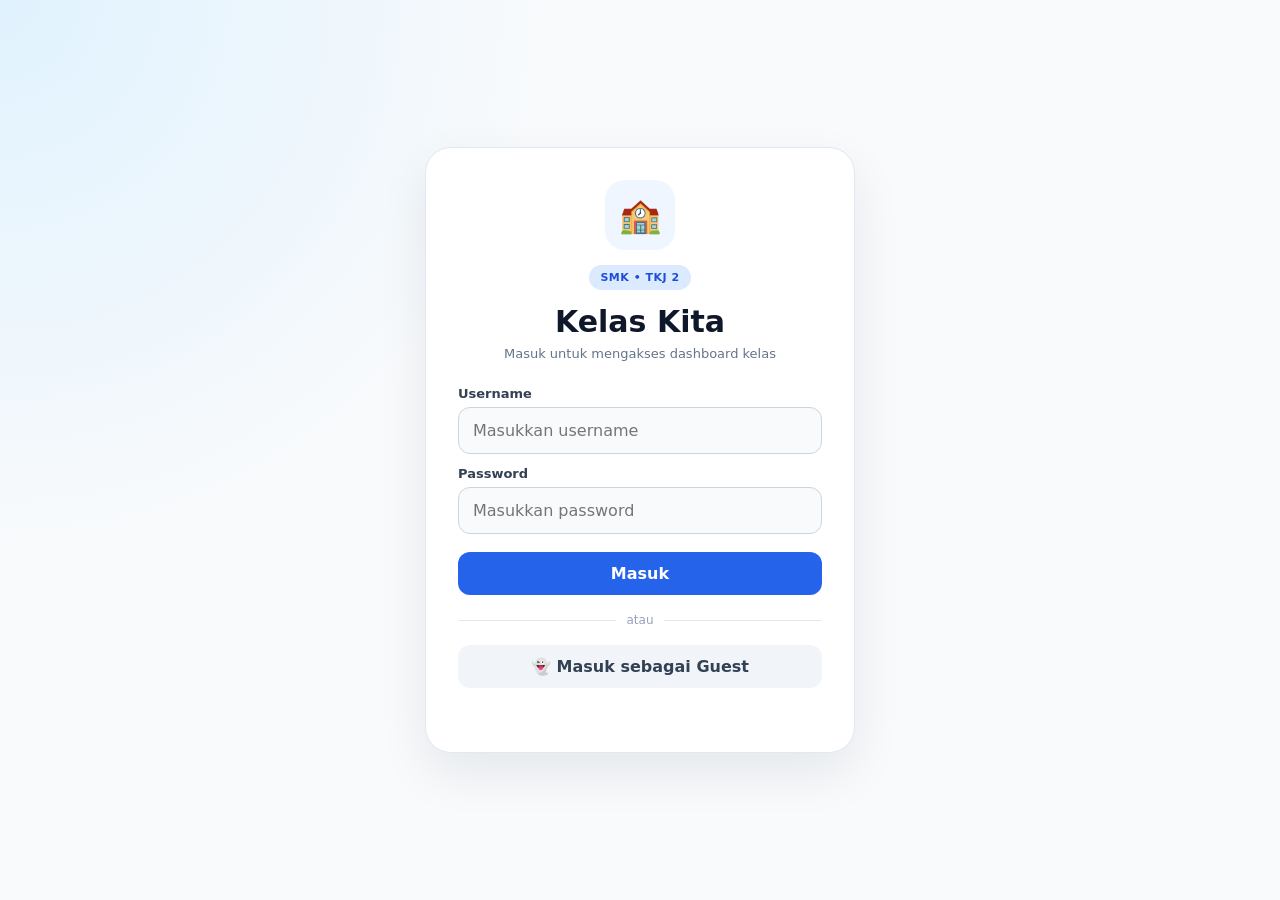
==== login.html @ c2bb62c7 "Create login.html" ====
<!DOCTYPE html>
<html lang="id">
<head>
    <meta charset="UTF-8">

    <meta
        name="viewport"
        content="width=device-width, initial-scale=1.0"
    >

    <title>Login • Kelas Kita</title>

    <link rel="stylesheet" href="style.css">
</head>

<body class="login-page">

    <main class="login-container">

        <div class="login-card">

            <div class="login-logo">
                🏫
            </div>

            <div class="badge">
                SMK • TKJ 2
            </div>

            <h1>Kelas Kita</h1>

            <p class="login-subtitle">
                Masuk untuk mengakses dashboard kelas
            </p>

            <label for="username">
                Username
            </label>

            <input
                type="text"
                id="username"
                placeholder="Masukkan username"
                autocomplete="username"
            >

            <label for="password">
                Password
            </label>

            <input
                type="password"
                id="password"
                placeholder="Masukkan password"
                autocomplete="current-password"
            >

            <button
                type="button"
                id="loginButton"
                onclick="login()"
            >
                Masuk
            </button>

            <div class="login-divider">
                <span>atau</span>
            </div>

            <button
                type="button"
                class="guest-button"
                onclick="guestLogin()"
            >
                👻 Masuk sebagai Guest
            </button>

            <p
                id="loginMessage"
                class="login-message"
            ></p>

        </div>

    </main>

    <script src="login.js"></script>

</body>
  </html>
---- style.css ----
* {
    box-sizing: border-box;
    margin: 0;
    padding: 0;
}


:root {
    font-family:
        Inter,
        system-ui,
        -apple-system,
        BlinkMacSystemFont,
        "Segoe UI",
        sans-serif;

    color: #0f172a;

    background: #f8fafc;
}


body {
    min-height: 100vh;

    background:
        radial-gradient(
            circle at top left,
            #e0f2fe,
            transparent 35%
        ),
        #f8fafc;
}


button,
input,
textarea {
    font: inherit;
}


button,
a {
    -webkit-tap-highlight-color: transparent;
}


/* =========================
   CONTAINER
========================= */

.container {
    width: min(
        100% - 28px,
        1050px
    );

    margin: 0 auto;

    padding: 25px 0 35px;
}


/* =========================
   BADGE
========================= */

.badge {
    display: inline-flex;

    align-items: center;

    padding: 6px 11px;

    border-radius: 999px;

    background: rgba(
        255,
        255,
        255,
        0.18
    );

    border: 1px solid rgba(
        255,
        255,
        255,
        0.25
    );

    color: inherit;

    font-size: 11px;

    font-weight: 700;

    letter-spacing: .5px;

    text-transform: uppercase;
}


/* =========================
   DASHBOARD
========================= */

.dashboard {
    position: relative;

    overflow: hidden;

    padding: 35px;

    border-radius: 28px;

    color: white;

    background:
        linear-gradient(
            135deg,
            #0f172a,
            #1e3a8a
        );

    box-shadow:
        0 20px 50px
        rgba(15, 23, 42, .15);
}


.dashboard::after {
    content: "";

    position: absolute;

    width: 220px;
    height: 220px;

    right: -70px;
    top: -90px;

    border-radius: 50%;

    background:
        rgba(
            255,
            255,
            255,
            .08
        );
}


.dashboard-content {
    position: relative;

    z-index: 2;

    display: flex;

    align-items: center;

    justify-content: space-between;

    gap: 25px;
}


.dashboard h1 {
    margin-top: 14px;

    font-size: clamp(
        30px,
        6vw,
        48px
    );

    line-height: 1.05;
}


.dashboard p {
    margin-top: 10px;

    color: #cbd5e1;

    line-height: 1.6;
}


.dashboard-logo {
    width: 95px;
    height: 95px;

    flex-shrink: 0;

    display: flex;

    align-items: center;

    justify-content: center;

    border-radius: 25px;

    background:
        rgba(
            255,
            255,
            255,
            .12
        );

    font-size: 48px;
}


.welcome-user {
    margin-top: 15px !important;

    color: white !important;

    font-size: 13px;
}


/* =========================
   SECTIONS
========================= */

.menu-section,
.comments {
    margin-top: 28px;

    padding: 28px;

    background: white;

    border: 1px solid #e2e8f0;

    border-radius: 24px;

    box-shadow:
        0 8px 30px
        rgba(
            15,
            23,
            42,
            .05
        );
}


.section-heading {
    margin-bottom: 20px;
}


.section-heading h2 {
    font-size: 22px;
}


.section-heading p {
    margin-top: 5px;

    color: #64748b;

    font-size: 14px;
}


/* =========================
   MENU GRID
========================= */

.menu-grid {
    display: grid;

    grid-template-columns:
        repeat(
            2,
            minmax(0, 1fr)
        );

    gap: 14px;
}


.menu-card {
    position: relative;

    display: flex;

    align-items: center;

    gap: 14px;

    min-width: 0;

    padding: 18px;

    color: inherit;

    text-decoration: none;

    border: 1px solid #e2e8f0;

    border-radius: 18px;

    background: #fff;

    transition:
        transform .2s ease,
        box-shadow .2s ease,
        border-color .2s ease;
}


.menu-card:hover {
    transform: translateY(-3px);

    border-color: #cbd5e1;

    box-shadow:
        0 12px 25px
        rgba(
            15,
            23,
            42,
            .08
        );
}


.menu-icon {
    width: 52px;
    height: 52px;

    flex-shrink: 0;

    display: flex;

    align-items: center;

    justify-content: center;

    border-radius: 15px;

    font-size: 25px;
}


.menu-icon.blue {
    background: #dbeafe;
}


.menu-icon.green {
    background: #dcfce7;
}


.menu-icon.orange {
    background: #ffedd5;
}


.menu-icon.purple {
    background: #f3e8ff;
}


.menu-info {
    min-width: 0;
}


.menu-info h3 {
    font-size: 15px;
}


.menu-info p {
    margin-top: 4px;

    color: #64748b;

    font-size: 12px;

    line-height: 1.4;
}


.menu-arrow {
    margin-left: auto;

    color: #94a3b8;

    font-size: 20px;
}


/* =========================
   COMMENTS
========================= */

.comments textarea {
    width: 100%;

    min-height: 125px;

    resize: vertical;

    padding: 15px;

    border: 1px solid #cbd5e1;

    border-radius: 15px;

    outline: none;

    color: #0f172a;

    background: #f8fafc;
}


.comments textarea:focus {
    border-color: #2563eb;

    background: white;

    box-shadow:
        0 0 0 3px
        rgba(
            37,
            99,
            235,
            .1
        );
}


.comment-form-bottom {
    display: flex;

    align-items: center;

    justify-content: space-between;

    gap: 15px;

    margin-top: 10px;
}


#charCount {
    color: #94a3b8;

    font-size: 12px;
}


#sendCommentButton,
.login-card button {
    border: 0;

    border-radius: 12px;

    padding: 12px 18px;

    cursor: pointer;

    color: white;

    background: #2563eb;

    font-weight: 700;

    transition:
        transform .15s ease,
        opacity .15s ease;
}


#sendCommentButton:hover,
.login-card button:hover {
    transform: translateY(-1px);
}


button:disabled {
    cursor: not-allowed;

    opacity: .55;

    transform: none !important;
}


.comment-divider {
    height: 1px;

    margin: 25px 0;

    background: #e2e8f0;
}


.latest-header {
    display: flex;

    align-items: center;

    justify-content: space-between;

    margin-bottom: 15px;
}


.latest-header h3 {
    font-size: 16px;
}


.refresh-button {
    width: 35px;
    height: 35px;

    border: 1px solid #e2e8f0;

    border-radius: 10px;

    background: white;

    cursor: pointer;

    font-size: 18px;
}


.comment {
    padding: 16px;

    margin-bottom: 12px;

    border: 1px solid #e2e8f0;

    border-radius: 16px;

    background: #f8fafc;
}


.comment-name {
    margin-bottom: 6px;

    font-size: 14px;

    font-weight: 800;
}


.comment-message {
    color: #334155;

    white-space: pre-wrap;

    overflow-wrap: anywhere;

    line-height: 1.55;
}


.comment-time {
    margin-top: 9px;

    color: #94a3b8;

    font-size: 11px;
}


.delete-comment {
    margin-top: 11px;

    padding: 7px 11px;

    border: 0;

    border-radius: 9px;

    color: #b91c1c;

    background: #fee2e2;

    cursor: pointer;

    font-size: 12px;

    font-weight: 700;
}


.delete-comment:hover {
    background: #fecaca;
}


.empty {
    padding: 30px;

    color: #94a3b8;

    text-align: center;

    font-size: 13px;
}


.guest-notice {
    display: none;

    margin-bottom: 12px;

    padding: 12px 14px;

    border-radius: 12px;

    color: #92400e;

    background: #fef3c7;

    font-size: 13px;
}


/* =========================
   FOOTER
========================= */

footer {
    display: flex;

    align-items: center;

    justify-content: space-between;

    gap: 15px;

    margin-top: 25px;

    padding: 10px 4px;

    color: #94a3b8;

    font-size: 12px;
}


.logout-button {
    padding: 8px 12px;

    border: 1px solid #e2e8f0;

    border-radius: 9px;

    color: #475569;

    background: white;

    cursor: pointer;

    font-size: 12px;
}


/* =========================
   LOGIN PAGE
========================= */

.login-page {
    display: flex;

    align-items: center;

    justify-content: center;

    min-height: 100vh;

    padding: 20px;
}


.login-container {
    width: 100%;

    max-width: 430px;
}


.login-card {
    padding: 32px;

    text-align: center;

    border: 1px solid #e2e8f0;

    border-radius: 26px;

    background: white;

    box-shadow:
        0 20px 50px
        rgba(
            15,
            23,
            42,
            .08
        );
}


.login-logo {
    width: 70px;
    height: 70px;

    margin: 0 auto 15px;

    display: flex;

    align-items: center;

    justify-content: center;

    border-radius: 20px;

    background: #eff6ff;

    font-size: 34px;
}


.login-card .badge {
    color: #1d4ed8;

    background: #dbeafe;

    border: 0;
}


.login-card h1 {
    margin-top: 14px;

    font-size: 30px;
}


.login-subtitle {
    margin: 7px 0 25px;

    color: #64748b;

    font-size: 13px;
}


.login-card label {
    display: block;

    margin: 12px 0 6px;

    text-align: left;

    color: #334155;

    font-size: 13px;

    font-weight: 700;
}


.login-card input {
    width: 100%;

    padding: 13px 14px;

    border: 1px solid #cbd5e1;

    border-radius: 12px;

    outline: none;

    background: #f8fafc;
}


.login-card input:focus {
    border-color: #2563eb;

    background: white;

    box-shadow:
        0 0 0 3px
        rgba(
            37,
            99,
            235,
            .1
        );
}


.login-card #loginButton {
    width: 100%;

    margin-top: 18px;
}


.login-divider {
    display: flex;

    align-items: center;

    gap: 10px;

    margin: 18px 0;

    color: #94a3b8;

    font-size: 12px;
}


.login-divider::before,
.login-divider::after {
    content: "";

    height: 1px;

    flex: 1;

    background: #e2e8f0;
}


.guest-button {
    width: 100%;

    color: #334155 !important;

    background: #f1f5f9 !important;
}


.guest-button:hover {
    background: #e2e8f0 !important;
}


.login-message {
    min-height: 20px;

    margin-top: 12px;

    font-size: 13px;
}


.login-message.error {
    color: #dc2626;
}


/* =========================
   MOBILE
========================= */

@media (max-width: 700px) {

    .container {
        width: min(
            100% - 18px,
            1050px
        );

        padding-top: 9px;
    }


    .dashboard {
        padding: 25px;

        border-radius: 22px;
    }


    .dashboard-logo {
        width: 65px;
        height: 65px;

        border-radius: 18px;

        font-size: 32px;
    }


    .menu-section,
    .comments {
        padding: 20px;

        border-radius: 20px;
    }


    .menu-grid {
        grid-template-columns: 1fr;
    }


    .comment-form-bottom {
        align-items: stretch;

        flex-direction: column;
    }


    #sendCommentButton {
        width: 100%;
    }


    footer {
        flex-direction: column;

        align-items: stretch;

        text-align: center;
    }


    .logout-button {
        width: 100%;
    }

}


@media (max-width: 450px) {

    .dashboard-content {
        align-items: flex-start;
    }


    .dashboard-logo {
        display: none;
    }


    .login-card {
        padding: 25px 20px;
    }

}
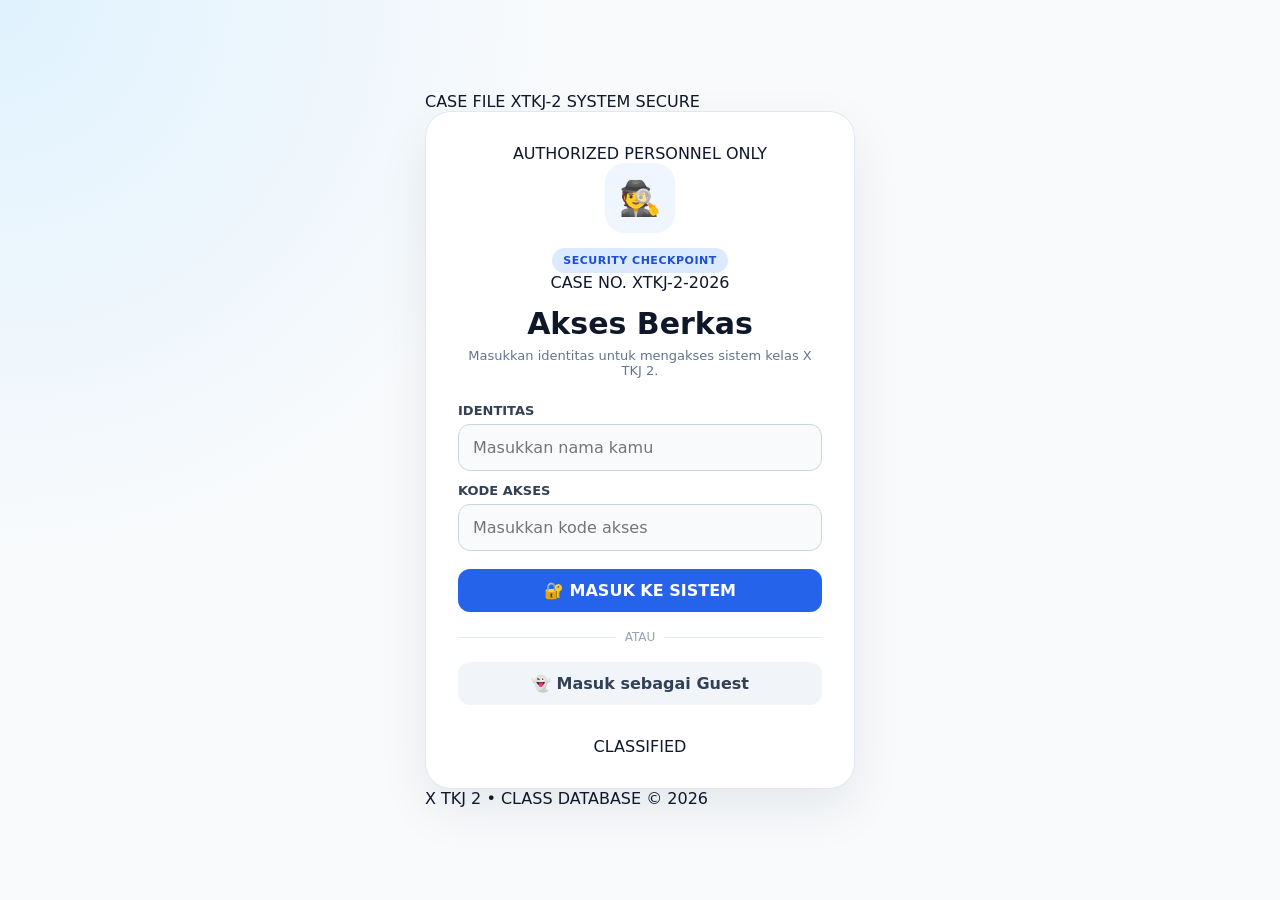
==== commit 03fdd8df: "Update login.html" ====
--- a/login.html
+++ b/login.html
@@ -1,6 +1,8 @@
 <!DOCTYPE html>
 <html lang="id">
+
 <head>
+
     <meta charset="UTF-8">
 
     <meta
@@ -8,83 +10,321 @@
         content="width=device-width, initial-scale=1.0"
     >
 
-    <title>Login • Kelas Kita</title>
-
-    <link rel="stylesheet" href="style.css">
+    <title>SECURITY CHECKPOINT • X TKJ 2</title>
+
+    <link
+        rel="stylesheet"
+        href="style.css"
+    >
+
 </head>
 
-<body class="login-page">
-
-    <main class="login-container">
+
+<body class="login-body">
+
+
+<div class="login-page">
+
+
+    <div class="login-container">
+
+
+        <!-- =========================
+             SECURITY HEADER
+        ========================== -->
+
+        <div class="login-case-top">
+
+            <span>
+                CASE FILE XTKJ-2
+            </span>
+
+            <span>
+                SYSTEM SECURE
+            </span>
+
+        </div>
+
+
+        <!-- =========================
+             LOGIN CARD
+        ========================== -->
 
         <div class="login-card">
 
+
+            <div class="login-warning">
+                AUTHORIZED PERSONNEL ONLY
+            </div>
+
+
             <div class="login-logo">
-                🏫
-            </div>
-
-            <div class="badge">
-                SMK • TKJ 2
-            </div>
-
-            <h1>Kelas Kita</h1>
+                🕵️
+            </div>
+
+
+            <span class="badge">
+                SECURITY CHECKPOINT
+            </span>
+
+
+            <div class="login-case">
+                CASE NO. XTKJ-2-2026
+            </div>
+
+
+            <h1>
+                Akses Berkas
+            </h1>
+
 
             <p class="login-subtitle">
-                Masuk untuk mengakses dashboard kelas
+                Masukkan identitas untuk mengakses
+                sistem kelas X TKJ 2.
             </p>
 
-            <label for="username">
-                Username
-            </label>
-
-            <input
-                type="text"
-                id="username"
-                placeholder="Masukkan username"
-                autocomplete="username"
+
+            <!-- FORM -->
+
+            <form
+                id="loginForm"
+                onsubmit="return loginUser(event)"
             >
 
-            <label for="password">
-                Password
-            </label>
-
-            <input
-                type="password"
-                id="password"
-                placeholder="Masukkan password"
-                autocomplete="current-password"
-            >
-
-            <button
-                type="button"
-                id="loginButton"
-                onclick="login()"
-            >
-                Masuk
-            </button>
+
+                <label for="username">
+                    IDENTITAS
+                </label>
+
+                <input
+                    type="text"
+                    id="username"
+                    maxlength="30"
+                    autocomplete="off"
+                    placeholder="Masukkan nama kamu"
+                    required
+                >
+
+
+                <label for="password">
+                    KODE AKSES
+                </label>
+
+                <input
+                    type="password"
+                    id="password"
+                    placeholder="Masukkan kode akses"
+                    required
+                >
+
+
+                <button
+                    type="submit"
+                    id="loginButton"
+                >
+                    🔐 MASUK KE SISTEM
+                </button>
+
+
+            </form>
+
 
             <div class="login-divider">
-                <span>atau</span>
-            </div>
+                <span>ATAU</span>
+            </div>
+
 
             <button
                 type="button"
                 class="guest-button"
-                onclick="guestLogin()"
+                onclick="loginGuest()"
             >
                 👻 Masuk sebagai Guest
             </button>
 
-            <p
+
+            <div
                 id="loginMessage"
                 class="login-message"
-            ></p>
+            ></div>
+
+
+            <!-- CLASSIFIED -->
+
+            <div class="login-classified">
+                CLASSIFIED
+            </div>
+
 
         </div>
 
-    </main>
-
-    <script src="login.js"></script>
+
+        <!-- FOOTER -->
+
+        <div class="login-footer">
+
+            <span>
+                X TKJ 2 • CLASS DATABASE
+            </span>
+
+            <span>
+                © 2026
+            </span>
+
+        </div>
+
+
+    </div>
+
+</div>
+
+
+<script>
+
+function loginUser(event) {
+
+    event.preventDefault();
+
+
+    const username =
+        document
+            .getElementById("username")
+            .value
+            .trim();
+
+
+    const password =
+        document
+            .getElementById("password")
+            .value;
+
+
+    const message =
+        document.getElementById(
+            "loginMessage"
+        );
+
+
+    if (!username) {
+
+        message.textContent =
+            "⚠️ Identitas belum diisi.";
+
+        message.className =
+            "login-message error";
+
+        return false;
+
+    }
+
+
+    /*
+        ===================================
+        KODE LOGIN
+        ===================================
+
+        Kalau login.html kamu sebelumnya
+        punya sistem password khusus,
+        bagian ini tinggal disesuaikan
+        dengan kode lama kamu.
+
+        Untuk sekarang:
+        password = 12345
+    */
+
+
+    if (password !== "12345") {
+
+        message.textContent =
+            "❌ Kode akses salah.";
+
+        message.className =
+            "login-message error";
+
+        return false;
+
+    }
+
+
+    localStorage.setItem(
+        "loginStatus",
+        "user"
+    );
+
+
+    localStorage.setItem(
+        "username",
+        username
+    );
+
+
+    localStorage.setItem(
+        "name",
+        username
+    );
+
+
+    localStorage.setItem(
+        "role",
+        "user"
+    );
+
+
+    message.textContent =
+        "✓ Akses diterima. Membuka berkas...";
+
+    message.className =
+        "login-message success";
+
+
+    setTimeout(
+        function () {
+
+            window.location.href =
+                "index.html";
+
+        },
+        600
+    );
+
+
+    return false;
+
+}
+
+
+function loginGuest() {
+
+    localStorage.setItem(
+        "loginStatus",
+        "guest"
+    );
+
+
+    localStorage.setItem(
+        "username",
+        "Guest"
+    );
+
+
+    localStorage.setItem(
+        "name",
+        "Guest"
+    );
+
+
+    localStorage.setItem(
+        "role",
+        "guest"
+    );
+
+
+    window.location.href =
+        "index.html";
+
+}
+
+</script>
 
 </body>
-  </html>
+</html>
--- a/style.css
+++ b/style.css
@@ -3,7 +3,6 @@
     margin: 0;
     padding: 0;
 }
-
 
 :root {
     font-family:
@@ -15,10 +14,8 @@
         sans-serif;
 
     color: #0f172a;
-
     background: #f8fafc;
 }
-
 
 body {
     min-height: 100vh;
@@ -32,13 +29,11 @@
         #f8fafc;
 }
 
-
 button,
 input,
 textarea {
     font: inherit;
 }
-
 
 button,
 a {
@@ -79,14 +74,14 @@
         255,
         255,
         255,
-        0.18
+        .18
     );
 
     border: 1px solid rgba(
         255,
         255,
         255,
-        0.25
+        .25
     );
 
     color: inherit;
@@ -125,9 +120,13 @@
 
     box-shadow:
         0 20px 50px
-        rgba(15, 23, 42, .15);
-}
-
+        rgba(
+            15,
+            23,
+            42,
+            .15
+        );
+}
 
 .dashboard::after {
     content: "";
@@ -151,7 +150,6 @@
         );
 }
 
-
 .dashboard-content {
     position: relative;
 
@@ -165,7 +163,6 @@
 
     gap: 25px;
 }
-
 
 .dashboard h1 {
     margin-top: 14px;
@@ -179,7 +176,6 @@
     line-height: 1.05;
 }
 
-
 .dashboard p {
     margin-top: 10px;
 
@@ -187,7 +183,6 @@
 
     line-height: 1.6;
 }
-
 
 .dashboard-logo {
     width: 95px;
@@ -213,7 +208,6 @@
 
     font-size: 48px;
 }
-
 
 .welcome-user {
     margin-top: 15px !important;
@@ -250,17 +244,14 @@
         );
 }
 
-
 .section-heading {
     margin-bottom: 20px;
 }
 
-
 .section-heading h2 {
     font-size: 22px;
 }
 
-
 .section-heading p {
     margin-top: 5px;
 
@@ -271,7 +262,7 @@
 
 
 /* =========================
-   MENU GRID
+   MENU
 ========================= */
 
 .menu-grid {
@@ -286,7 +277,6 @@
     gap: 14px;
 }
 
-
 .menu-card {
     position: relative;
 
@@ -308,14 +298,13 @@
 
     border-radius: 18px;
 
-    background: #fff;
+    background: white;
 
     transition:
         transform .2s ease,
         box-shadow .2s ease,
         border-color .2s ease;
 }
-
 
 .menu-card:hover {
     transform: translateY(-3px);
@@ -332,7 +321,6 @@
         );
 }
 
-
 .menu-icon {
     width: 52px;
     height: 52px;
@@ -350,37 +338,67 @@
     font-size: 25px;
 }
 
-
 .menu-icon.blue {
     background: #dbeafe;
 }
 
-
 .menu-icon.green {
     background: #dcfce7;
 }
 
-
 .menu-icon.orange {
     background: #ffedd5;
 }
 
-
 .menu-icon.purple {
     background: #f3e8ff;
 }
 
 
+/* =========================
+   SPOTIFY
+========================= */
+
+.spotify-card {
+    border-color: #d1d5db;
+}
+
+.spotify-card:hover {
+    border-color: #b7bbc2;
+}
+
+.spotify-icon {
+    width: 52px;
+    height: 52px;
+
+    flex-shrink: 0;
+
+    display: flex;
+
+    align-items: center;
+
+    justify-content: center;
+
+    border-radius: 15px;
+
+    background: #111827;
+}
+
+.spotify-icon svg {
+    width: 31px;
+    height: 31px;
+
+    display: block;
+}
+
 .menu-info {
     min-width: 0;
 }
 
-
 .menu-info h3 {
     font-size: 15px;
 }
 
-
 .menu-info p {
     margin-top: 4px;
 
@@ -391,7 +409,6 @@
     line-height: 1.4;
 }
 
-
 .menu-arrow {
     margin-left: auto;
 
@@ -402,7 +419,7 @@
 
 
 /* =========================
-   COMMENTS
+   COMMENT FORM
 ========================= */
 
 .comments textarea {
@@ -424,7 +441,6 @@
 
     background: #f8fafc;
 }
-
 
 .comments textarea:focus {
     border-color: #2563eb;
@@ -441,6 +457,13 @@
         );
 }
 
+.comments textarea:disabled {
+    cursor: not-allowed;
+
+    opacity: .65;
+
+    background: #f1f5f9;
+}
 
 .comment-form-bottom {
     display: flex;
@@ -453,7 +476,6 @@
 
     margin-top: 10px;
 }
-
 
 #charCount {
     color: #94a3b8;
@@ -461,9 +483,7 @@
     font-size: 12px;
 }
 
-
-#sendCommentButton,
-.login-card button {
+#sendCommentButton {
     border: 0;
 
     border-radius: 12px;
@@ -483,12 +503,9 @@
         opacity .15s ease;
 }
 
-
-#sendCommentButton:hover,
-.login-card button:hover {
+#sendCommentButton:hover {
     transform: translateY(-1px);
 }
-
 
 button:disabled {
     cursor: not-allowed;
@@ -499,6 +516,10 @@
 }
 
 
+/* =========================
+   DIVIDER
+========================= */
+
 .comment-divider {
     height: 1px;
 
@@ -507,7 +528,6 @@
     background: #e2e8f0;
 }
 
-
 .latest-header {
     display: flex;
 
@@ -517,12 +537,10 @@
 
     margin-bottom: 15px;
 }
-
 
 .latest-header h3 {
     font-size: 16px;
 }
-
 
 .refresh-button {
     width: 35px;
@@ -540,6 +558,10 @@
 }
 
 
+/* =========================
+   COMMENT
+========================= */
+
 .comment {
     padding: 16px;
 
@@ -552,17 +574,15 @@
     background: #f8fafc;
 }
 
-
 .comment-name {
-    margin-bottom: 6px;
-
     font-size: 14px;
 
     font-weight: 800;
 }
 
-
 .comment-message {
+    margin-top: 6px;
+
     color: #334155;
 
     white-space: pre-wrap;
@@ -571,7 +591,6 @@
 
     line-height: 1.55;
 }
-
 
 .comment-time {
     margin-top: 9px;
@@ -582,32 +601,290 @@
 }
 
 
+/* =========================
+   COMMENT HEADER
+========================= */
+
+.reply-header {
+    display: flex;
+
+    align-items: baseline;
+
+    flex-wrap: wrap;
+
+    gap: 7px;
+}
+
+.replying-to {
+    color: #64748b;
+
+    font-size: 11px;
+
+    font-weight: 500;
+}
+
+
+/* =========================
+   ACTIONS
+========================= */
+
+.comment-actions {
+    display: flex;
+
+    align-items: center;
+
+    flex-wrap: wrap;
+
+    gap: 8px;
+
+    margin-top: 11px;
+}
+
+.reply-button,
 .delete-comment {
-    margin-top: 11px;
-
     padding: 7px 11px;
 
     border: 0;
 
     border-radius: 9px;
 
+    cursor: pointer;
+
+    font-size: 12px;
+
+    font-weight: 700;
+}
+
+.reply-button {
+    color: #1d4ed8;
+
+    background: #dbeafe;
+}
+
+.reply-button:hover {
+    background: #bfdbfe;
+}
+
+.delete-comment {
     color: #b91c1c;
 
     background: #fee2e2;
-
-    cursor: pointer;
-
-    font-size: 12px;
-
-    font-weight: 700;
-}
-
+}
 
 .delete-comment:hover {
     background: #fecaca;
 }
 
 
+/* =========================
+   REPLY TOGGLE
+========================= */
+
+.reply-toggle {
+    margin-top: 12px;
+
+    padding: 7px 11px;
+
+    border: 0;
+
+    border-radius: 9px;
+
+    cursor: pointer;
+
+    color: #475569;
+
+    background: #e2e8f0;
+
+    font-size: 12px;
+
+    font-weight: 700;
+}
+
+.reply-toggle:hover {
+    background: #cbd5e1;
+}
+
+
+/* =========================
+   REPLY FORM
+========================= */
+
+.reply-form-container {
+    margin-top: 12px;
+}
+
+.reply-form {
+    padding: 12px;
+
+    border: 1px solid #dbeafe;
+
+    border-radius: 13px;
+
+    background: #eff6ff;
+}
+
+.reply-label {
+    margin-bottom: 8px;
+
+    color: #475569;
+
+    font-size: 12px;
+
+    font-weight: 700;
+}
+
+.reply-input {
+    width: 100%;
+
+    min-height: 75px;
+
+    resize: vertical;
+
+    padding: 10px;
+
+    border: 1px solid #bfdbfe;
+
+    border-radius: 10px;
+
+    outline: none;
+
+    color: #0f172a;
+
+    background: white;
+
+    font-size: 13px;
+}
+
+.reply-input:focus {
+    border-color: #2563eb;
+
+    box-shadow:
+        0 0 0 3px
+        rgba(
+            37,
+            99,
+            235,
+            .1
+        );
+}
+
+.reply-form-bottom {
+    display: flex;
+
+    align-items: center;
+
+    justify-content: flex-end;
+
+    gap: 8px;
+
+    margin-top: 9px;
+}
+
+.reply-counter {
+    margin-right: auto;
+
+    color: #94a3b8;
+
+    font-size: 11px;
+}
+
+.reply-cancel,
+.reply-send {
+    padding: 8px 12px;
+
+    border: 0;
+
+    border-radius: 9px;
+
+    cursor: pointer;
+
+    font-size: 12px;
+
+    font-weight: 700;
+}
+
+.reply-cancel {
+    color: #475569;
+
+    background: #e2e8f0;
+}
+
+.reply-send {
+    color: white;
+
+    background: #2563eb;
+}
+
+.reply-send:hover {
+    background: #1d4ed8;
+}
+
+
+/* =========================
+   REPLIES
+========================= */
+
+.replies {
+    display: flex;
+
+    flex-direction: column;
+
+    gap: 9px;
+
+    margin-top: 10px;
+
+    margin-left: 25px;
+
+    padding-left: 13px;
+
+    border-left: 2px solid #dbeafe;
+}
+
+.comment.reply {
+    margin-bottom: 0;
+
+    padding: 11px 13px;
+
+    border-radius: 13px;
+
+    border: 1px solid #e2e8f0;
+
+    background: white;
+}
+
+.comment.reply .comment-name {
+    font-size: 13px;
+}
+
+.comment.reply .comment-message {
+    margin-top: 5px;
+
+    color: #475569;
+
+    font-size: 13px;
+
+    line-height: 1.5;
+}
+
+.comment.reply .comment-time {
+    margin-top: 7px;
+
+    font-size: 10px;
+}
+
+.comment.reply .replies {
+    margin-left: 20px;
+
+    padding-left: 11px;
+
+    border-left-width: 2px;
+}
+
+
+/* =========================
+   EMPTY
+========================= */
+
 .empty {
     padding: 30px;
 
@@ -616,8 +893,14 @@
     text-align: center;
 
     font-size: 13px;
-}
-
+
+    line-height: 1.6;
+}
+
+
+/* =========================
+   GUEST
+========================= */
 
 .guest-notice {
     display: none;
@@ -658,7 +941,6 @@
     font-size: 12px;
 }
 
-
 .logout-button {
     padding: 8px 12px;
 
@@ -692,13 +974,11 @@
     padding: 20px;
 }
 
-
 .login-container {
     width: 100%;
 
     max-width: 430px;
 }
-
 
 .login-card {
     padding: 32px;
@@ -721,7 +1001,6 @@
         );
 }
 
-
 .login-logo {
     width: 70px;
     height: 70px;
@@ -741,7 +1020,6 @@
     font-size: 34px;
 }
 
-
 .login-card .badge {
     color: #1d4ed8;
 
@@ -750,14 +1028,12 @@
     border: 0;
 }
 
-
 .login-card h1 {
     margin-top: 14px;
 
     font-size: 30px;
 }
 
-
 .login-subtitle {
     margin: 7px 0 25px;
 
@@ -766,7 +1042,6 @@
     font-size: 13px;
 }
 
-
 .login-card label {
     display: block;
 
@@ -781,7 +1056,6 @@
     font-weight: 700;
 }
 
-
 .login-card input {
     width: 100%;
 
@@ -795,7 +1069,6 @@
 
     background: #f8fafc;
 }
-
 
 .login-card input:focus {
     border-color: #2563eb;
@@ -812,13 +1085,25 @@
         );
 }
 
-
 .login-card #loginButton {
     width: 100%;
 
     margin-top: 18px;
-}
-
+
+    border: 0;
+
+    border-radius: 12px;
+
+    padding: 12px 18px;
+
+    cursor: pointer;
+
+    color: white;
+
+    background: #2563eb;
+
+    font-weight: 700;
+}
 
 .login-divider {
     display: flex;
@@ -833,7 +1118,6 @@
 
     font-size: 12px;
 }
-
 
 .login-divider::before,
 .login-divider::after {
@@ -846,21 +1130,28 @@
     background: #e2e8f0;
 }
 
-
 .guest-button {
     width: 100%;
 
+    border: 0;
+
+    border-radius: 12px;
+
+    padding: 12px 18px;
+
+    cursor: pointer;
+
     color: #334155 !important;
 
     background: #f1f5f9 !important;
-}
-
+
+    font-weight: 700;
+}
 
 .guest-button:hover {
     background: #e2e8f0 !important;
 }
 
-
 .login-message {
     min-height: 20px;
 
@@ -868,7 +1159,6 @@
 
     font-size: 13px;
 }
-
 
 .login-message.error {
     color: #dc2626;
@@ -890,13 +1180,11 @@
         padding-top: 9px;
     }
 
-
     .dashboard {
         padding: 25px;
 
         border-radius: 22px;
     }
-
 
     .dashboard-logo {
         width: 65px;
@@ -907,7 +1195,6 @@
         font-size: 32px;
     }
 
-
     .menu-section,
     .comments {
         padding: 20px;
@@ -915,23 +1202,46 @@
         border-radius: 20px;
     }
 
-
     .menu-grid {
         grid-template-columns: 1fr;
     }
 
-
     .comment-form-bottom {
         align-items: stretch;
 
         flex-direction: column;
     }
 
-
     #sendCommentButton {
         width: 100%;
     }
 
+    .replies {
+        margin-left: 8px;
+
+        padding-left: 9px;
+    }
+
+    .comment.reply .replies {
+        margin-left: 7px;
+
+        padding-left: 8px;
+    }
+
+    .reply-form-bottom {
+        flex-wrap: wrap;
+    }
+
+    .reply-counter {
+        width: 100%;
+
+        margin-right: 0;
+    }
+
+    .reply-cancel,
+    .reply-send {
+        flex: 1;
+    }
 
     footer {
         flex-direction: column;
@@ -941,11 +1251,9 @@
         text-align: center;
     }
 
-
     .logout-button {
         width: 100%;
     }
-
 }
 
 
@@ -955,14 +1263,11 @@
         align-items: flex-start;
     }
 
-
     .dashboard-logo {
         display: none;
     }
 
-
     .login-card {
         padding: 25px 20px;
     }
-
 }
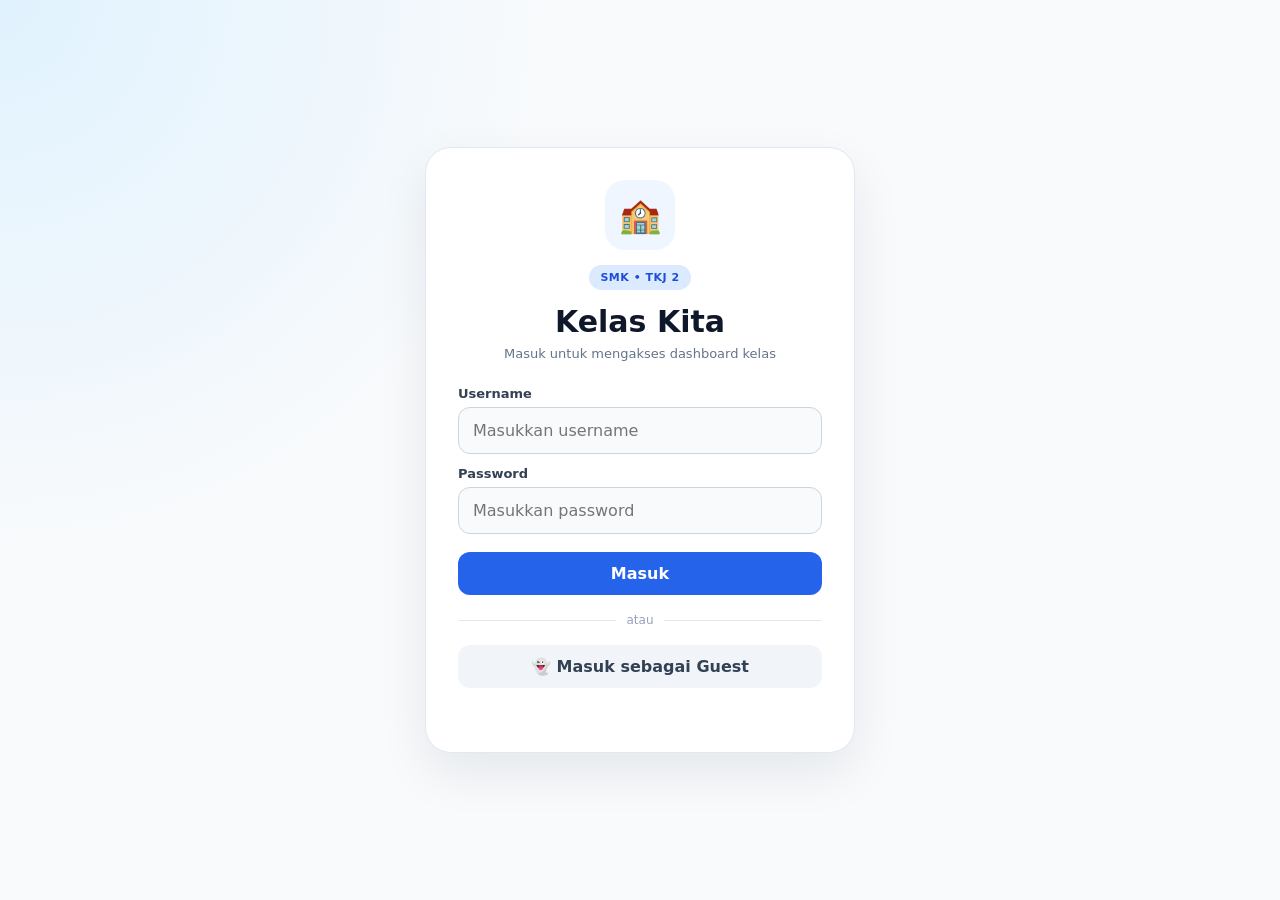
==== commit ac808b41: "Update login.html" ====
--- a/login.html
+++ b/login.html
@@ -1,8 +1,6 @@
 <!DOCTYPE html>
 <html lang="id">
-
 <head>
-
     <meta charset="UTF-8">
 
     <meta
@@ -10,321 +8,83 @@
         content="width=device-width, initial-scale=1.0"
     >
 
-    <title>SECURITY CHECKPOINT • X TKJ 2</title>
+    <title>Login • Kelas Kita</title>
 
-    <link
-        rel="stylesheet"
-        href="style.css"
-    >
-
+    <link rel="stylesheet" href="style.css">
 </head>
 
+<body class="login-page">
 
-<body class="login-body">
-
-
-<div class="login-page">
-
-
-    <div class="login-container">
-
-
-        <!-- =========================
-             SECURITY HEADER
-        ========================== -->
-
-        <div class="login-case-top">
-
-            <span>
-                CASE FILE XTKJ-2
-            </span>
-
-            <span>
-                SYSTEM SECURE
-            </span>
-
-        </div>
-
-
-        <!-- =========================
-             LOGIN CARD
-        ========================== -->
+    <main class="login-container">
 
         <div class="login-card">
 
-
-            <div class="login-warning">
-                AUTHORIZED PERSONNEL ONLY
+            <div class="login-logo">
+                🏫
             </div>
 
-
-            <div class="login-logo">
-                🕵️
+            <div class="badge">
+                SMK • TKJ 2
             </div>
 
-
-            <span class="badge">
-                SECURITY CHECKPOINT
-            </span>
-
-
-            <div class="login-case">
-                CASE NO. XTKJ-2-2026
-            </div>
-
-
-            <h1>
-                Akses Berkas
-            </h1>
-
+            <h1>Kelas Kita</h1>
 
             <p class="login-subtitle">
-                Masukkan identitas untuk mengakses
-                sistem kelas X TKJ 2.
+                Masuk untuk mengakses dashboard kelas
             </p>
 
+            <label for="username">
+                Username
+            </label>
 
-            <!-- FORM -->
-
-            <form
-                id="loginForm"
-                onsubmit="return loginUser(event)"
+            <input
+                type="text"
+                id="username"
+                placeholder="Masukkan username"
+                autocomplete="username"
             >
 
+            <label for="password">
+                Password
+            </label>
 
-                <label for="username">
-                    IDENTITAS
-                </label>
+            <input
+                type="password"
+                id="password"
+                placeholder="Masukkan password"
+                autocomplete="current-password"
+            >
 
-                <input
-                    type="text"
-                    id="username"
-                    maxlength="30"
-                    autocomplete="off"
-                    placeholder="Masukkan nama kamu"
-                    required
-                >
-
-
-                <label for="password">
-                    KODE AKSES
-                </label>
-
-                <input
-                    type="password"
-                    id="password"
-                    placeholder="Masukkan kode akses"
-                    required
-                >
-
-
-                <button
-                    type="submit"
-                    id="loginButton"
-                >
-                    🔐 MASUK KE SISTEM
-                </button>
-
-
-            </form>
-
+            <button
+                type="button"
+                id="loginButton"
+                onclick="login()"
+            >
+                Masuk
+            </button>
 
             <div class="login-divider">
-                <span>ATAU</span>
+                <span>atau</span>
             </div>
-
 
             <button
                 type="button"
                 class="guest-button"
-                onclick="loginGuest()"
+                onclick="guestLogin()"
             >
                 👻 Masuk sebagai Guest
             </button>
 
-
-            <div
+            <p
                 id="loginMessage"
                 class="login-message"
-            ></div>
-
-
-            <!-- CLASSIFIED -->
-
-            <div class="login-classified">
-                CLASSIFIED
-            </div>
-
+            ></p>
 
         </div>
 
+    </main>
 
-        <!-- FOOTER -->
-
-        <div class="login-footer">
-
-            <span>
-                X TKJ 2 • CLASS DATABASE
-            </span>
-
-            <span>
-                © 2026
-            </span>
-
-        </div>
-
-
-    </div>
-
-</div>
-
-
-<script>
-
-function loginUser(event) {
-
-    event.preventDefault();
-
-
-    const username =
-        document
-            .getElementById("username")
-            .value
-            .trim();
-
-
-    const password =
-        document
-            .getElementById("password")
-            .value;
-
-
-    const message =
-        document.getElementById(
-            "loginMessage"
-        );
-
-
-    if (!username) {
-
-        message.textContent =
-            "⚠️ Identitas belum diisi.";
-
-        message.className =
-            "login-message error";
-
-        return false;
-
-    }
-
-
-    /*
-        ===================================
-        KODE LOGIN
-        ===================================
-
-        Kalau login.html kamu sebelumnya
-        punya sistem password khusus,
-        bagian ini tinggal disesuaikan
-        dengan kode lama kamu.
-
-        Untuk sekarang:
-        password = 12345
-    */
-
-
-    if (password !== "12345") {
-
-        message.textContent =
-            "❌ Kode akses salah.";
-
-        message.className =
-            "login-message error";
-
-        return false;
-
-    }
-
-
-    localStorage.setItem(
-        "loginStatus",
-        "user"
-    );
-
-
-    localStorage.setItem(
-        "username",
-        username
-    );
-
-
-    localStorage.setItem(
-        "name",
-        username
-    );
-
-
-    localStorage.setItem(
-        "role",
-        "user"
-    );
-
-
-    message.textContent =
-        "✓ Akses diterima. Membuka berkas...";
-
-    message.className =
-        "login-message success";
-
-
-    setTimeout(
-        function () {
-
-            window.location.href =
-                "index.html";
-
-        },
-        600
-    );
-
-
-    return false;
-
-}
-
-
-function loginGuest() {
-
-    localStorage.setItem(
-        "loginStatus",
-        "guest"
-    );
-
-
-    localStorage.setItem(
-        "username",
-        "Guest"
-    );
-
-
-    localStorage.setItem(
-        "name",
-        "Guest"
-    );
-
-
-    localStorage.setItem(
-        "role",
-        "guest"
-    );
-
-
-    window.location.href =
-        "index.html";
-
-}
-
-</script>
+    <script src="login.js"></script>
 
 </body>
 </html>
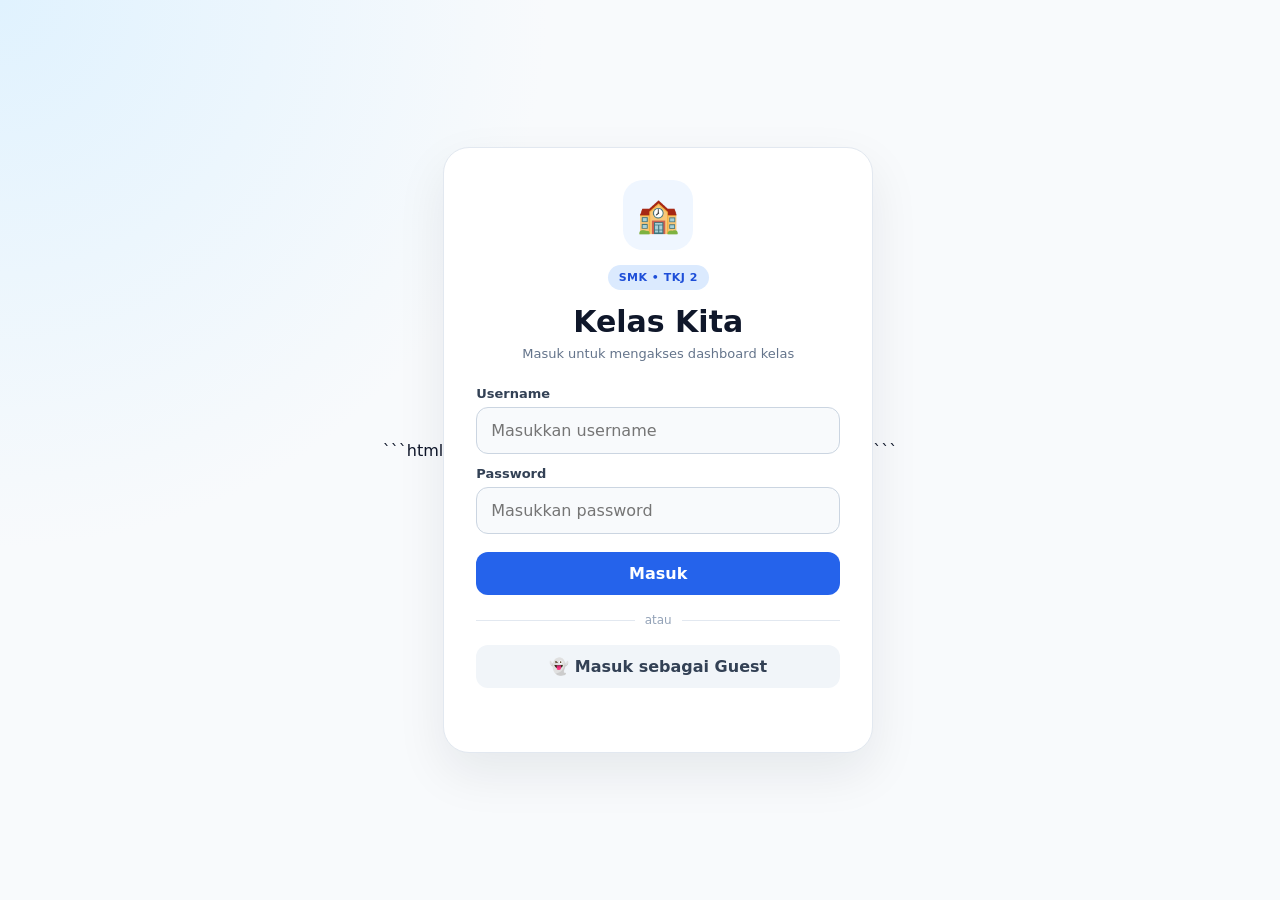
==== commit fc7057ff: "Update login.html" ====
--- a/login.html
+++ b/login.html
@@ -1,5 +1,7 @@
+```html
 <!DOCTYPE html>
 <html lang="id">
+
 <head>
     <meta charset="UTF-8">
 
@@ -12,6 +14,7 @@
 
     <link rel="stylesheet" href="style.css">
 </head>
+
 
 <body class="login-page">
 
@@ -33,6 +36,9 @@
                 Masuk untuk mengakses dashboard kelas
             </p>
 
+
+            <!-- USERNAME -->
+
             <label for="username">
                 Username
             </label>
@@ -43,6 +49,9 @@
                 placeholder="Masukkan username"
                 autocomplete="username"
             >
+
+
+            <!-- PASSWORD -->
 
             <label for="password">
                 Password
@@ -55,25 +64,35 @@
                 autocomplete="current-password"
             >
 
+
+            <!-- LOGIN -->
+
             <button
                 type="button"
                 id="loginButton"
-                onclick="login()"
             >
                 Masuk
             </button>
+
+
+            <!-- DIVIDER -->
 
             <div class="login-divider">
                 <span>atau</span>
             </div>
 
+
+            <!-- GUEST -->
+
             <button
                 type="button"
                 class="guest-button"
-                onclick="guestLogin()"
             >
                 👻 Masuk sebagai Guest
             </button>
+
+
+            <!-- MESSAGE -->
 
             <p
                 id="loginMessage"
@@ -84,7 +103,12 @@
 
     </main>
 
+
+    <!-- LOGIN SCRIPT -->
+
     <script src="login.js"></script>
 
 </body>
-</html>+
+</html>
+```
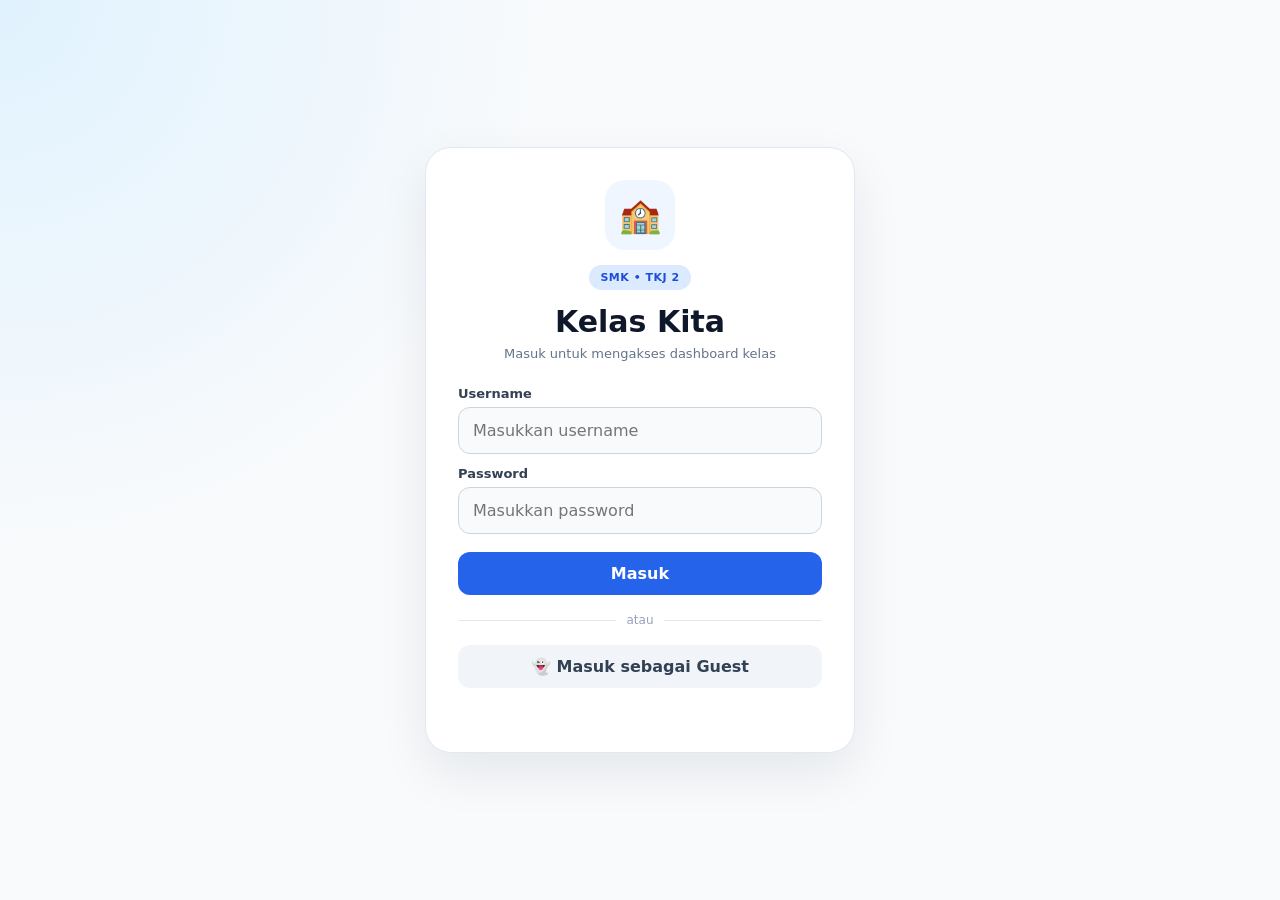
==== commit 57a5bec1: "Update login.html" ====
--- a/login.html
+++ b/login.html
@@ -1,7 +1,5 @@
-```html
 <!DOCTYPE html>
 <html lang="id">
-
 <head>
     <meta charset="UTF-8">
 
@@ -14,7 +12,6 @@
 
     <link rel="stylesheet" href="style.css">
 </head>
-
 
 <body class="login-page">
 
@@ -36,9 +33,6 @@
                 Masuk untuk mengakses dashboard kelas
             </p>
 
-
-            <!-- USERNAME -->
-
             <label for="username">
                 Username
             </label>
@@ -49,9 +43,6 @@
                 placeholder="Masukkan username"
                 autocomplete="username"
             >
-
-
-            <!-- PASSWORD -->
 
             <label for="password">
                 Password
@@ -64,35 +55,25 @@
                 autocomplete="current-password"
             >
 
-
-            <!-- LOGIN -->
-
             <button
                 type="button"
                 id="loginButton"
+                onclick="login()"
             >
                 Masuk
             </button>
-
-
-            <!-- DIVIDER -->
 
             <div class="login-divider">
                 <span>atau</span>
             </div>
 
-
-            <!-- GUEST -->
-
             <button
                 type="button"
                 class="guest-button"
+                onclick="guestLogin()"
             >
                 👻 Masuk sebagai Guest
             </button>
-
-
-            <!-- MESSAGE -->
 
             <p
                 id="loginMessage"
@@ -103,12 +84,7 @@
 
     </main>
 
-
-    <!-- LOGIN SCRIPT -->
-
     <script src="login.js"></script>
 
 </body>
-
-</html>
-```
+</html>
--- a/style.css
+++ b/style.css
@@ -3,6 +3,7 @@
     margin: 0;
     padding: 0;
 }
+
 
 :root {
     font-family:
@@ -14,8 +15,10 @@
         sans-serif;
 
     color: #0f172a;
+
     background: #f8fafc;
 }
+
 
 body {
     min-height: 100vh;
@@ -29,11 +32,13 @@
         #f8fafc;
 }
 
+
 button,
 input,
 textarea {
     font: inherit;
 }
+
 
 button,
 a {
@@ -74,14 +79,14 @@
         255,
         255,
         255,
-        .18
+        0.18
     );
 
     border: 1px solid rgba(
         255,
         255,
         255,
-        .25
+        0.25
     );
 
     color: inherit;
@@ -120,13 +125,9 @@
 
     box-shadow:
         0 20px 50px
-        rgba(
-            15,
-            23,
-            42,
-            .15
-        );
-}
+        rgba(15, 23, 42, .15);
+}
+
 
 .dashboard::after {
     content: "";
@@ -150,6 +151,7 @@
         );
 }
 
+
 .dashboard-content {
     position: relative;
 
@@ -163,6 +165,7 @@
 
     gap: 25px;
 }
+
 
 .dashboard h1 {
     margin-top: 14px;
@@ -176,6 +179,7 @@
     line-height: 1.05;
 }
 
+
 .dashboard p {
     margin-top: 10px;
 
@@ -183,6 +187,7 @@
 
     line-height: 1.6;
 }
+
 
 .dashboard-logo {
     width: 95px;
@@ -208,6 +213,7 @@
 
     font-size: 48px;
 }
+
 
 .welcome-user {
     margin-top: 15px !important;
@@ -244,14 +250,17 @@
         );
 }
 
+
 .section-heading {
     margin-bottom: 20px;
 }
 
+
 .section-heading h2 {
     font-size: 22px;
 }
 
+
 .section-heading p {
     margin-top: 5px;
 
@@ -262,7 +271,7 @@
 
 
 /* =========================
-   MENU
+   MENU GRID
 ========================= */
 
 .menu-grid {
@@ -277,6 +286,7 @@
     gap: 14px;
 }
 
+
 .menu-card {
     position: relative;
 
@@ -298,13 +308,14 @@
 
     border-radius: 18px;
 
-    background: white;
+    background: #fff;
 
     transition:
         transform .2s ease,
         box-shadow .2s ease,
         border-color .2s ease;
 }
+
 
 .menu-card:hover {
     transform: translateY(-3px);
@@ -321,6 +332,7 @@
         );
 }
 
+
 .menu-icon {
     width: 52px;
     height: 52px;
@@ -338,67 +350,37 @@
     font-size: 25px;
 }
 
+
 .menu-icon.blue {
     background: #dbeafe;
 }
 
+
 .menu-icon.green {
     background: #dcfce7;
 }
 
+
 .menu-icon.orange {
     background: #ffedd5;
 }
 
+
 .menu-icon.purple {
     background: #f3e8ff;
 }
 
 
-/* =========================
-   SPOTIFY
-========================= */
-
-.spotify-card {
-    border-color: #d1d5db;
-}
-
-.spotify-card:hover {
-    border-color: #b7bbc2;
-}
-
-.spotify-icon {
-    width: 52px;
-    height: 52px;
-
-    flex-shrink: 0;
-
-    display: flex;
-
-    align-items: center;
-
-    justify-content: center;
-
-    border-radius: 15px;
-
-    background: #111827;
-}
-
-.spotify-icon svg {
-    width: 31px;
-    height: 31px;
-
-    display: block;
-}
-
 .menu-info {
     min-width: 0;
 }
 
+
 .menu-info h3 {
     font-size: 15px;
 }
 
+
 .menu-info p {
     margin-top: 4px;
 
@@ -409,6 +391,7 @@
     line-height: 1.4;
 }
 
+
 .menu-arrow {
     margin-left: auto;
 
@@ -419,7 +402,7 @@
 
 
 /* =========================
-   COMMENT FORM
+   COMMENTS
 ========================= */
 
 .comments textarea {
@@ -441,6 +424,7 @@
 
     background: #f8fafc;
 }
+
 
 .comments textarea:focus {
     border-color: #2563eb;
@@ -457,13 +441,6 @@
         );
 }
 
-.comments textarea:disabled {
-    cursor: not-allowed;
-
-    opacity: .65;
-
-    background: #f1f5f9;
-}
 
 .comment-form-bottom {
     display: flex;
@@ -477,13 +454,16 @@
     margin-top: 10px;
 }
 
+
 #charCount {
     color: #94a3b8;
 
     font-size: 12px;
 }
 
-#sendCommentButton {
+
+#sendCommentButton,
+.login-card button {
     border: 0;
 
     border-radius: 12px;
@@ -503,9 +483,12 @@
         opacity .15s ease;
 }
 
-#sendCommentButton:hover {
+
+#sendCommentButton:hover,
+.login-card button:hover {
     transform: translateY(-1px);
 }
+
 
 button:disabled {
     cursor: not-allowed;
@@ -516,10 +499,6 @@
 }
 
 
-/* =========================
-   DIVIDER
-========================= */
-
 .comment-divider {
     height: 1px;
 
@@ -528,6 +507,7 @@
     background: #e2e8f0;
 }
 
+
 .latest-header {
     display: flex;
 
@@ -538,9 +518,11 @@
     margin-bottom: 15px;
 }
 
+
 .latest-header h3 {
     font-size: 16px;
 }
+
 
 .refresh-button {
     width: 35px;
@@ -558,10 +540,6 @@
 }
 
 
-/* =========================
-   COMMENT
-========================= */
-
 .comment {
     padding: 16px;
 
@@ -574,15 +552,17 @@
     background: #f8fafc;
 }
 
+
 .comment-name {
+    margin-bottom: 6px;
+
     font-size: 14px;
 
     font-weight: 800;
 }
 
+
 .comment-message {
-    margin-top: 6px;
-
     color: #334155;
 
     white-space: pre-wrap;
@@ -591,6 +571,7 @@
 
     line-height: 1.55;
 }
+
 
 .comment-time {
     margin-top: 9px;
@@ -601,53 +582,19 @@
 }
 
 
-/* =========================
-   COMMENT HEADER
-========================= */
-
-.reply-header {
-    display: flex;
-
-    align-items: baseline;
-
-    flex-wrap: wrap;
-
-    gap: 7px;
-}
-
-.replying-to {
-    color: #64748b;
-
-    font-size: 11px;
-
-    font-weight: 500;
-}
-
-
-/* =========================
-   ACTIONS
-========================= */
-
-.comment-actions {
-    display: flex;
-
-    align-items: center;
-
-    flex-wrap: wrap;
-
-    gap: 8px;
-
+.delete-comment {
     margin-top: 11px;
-}
-
-.reply-button,
-.delete-comment {
+
     padding: 7px 11px;
 
     border: 0;
 
     border-radius: 9px;
 
+    color: #b91c1c;
+
+    background: #fee2e2;
+
     cursor: pointer;
 
     font-size: 12px;
@@ -655,108 +602,205 @@
     font-weight: 700;
 }
 
-.reply-button {
-    color: #1d4ed8;
-
-    background: #dbeafe;
-}
-
-.reply-button:hover {
-    background: #bfdbfe;
-}
-
-.delete-comment {
-    color: #b91c1c;
-
-    background: #fee2e2;
-}
 
 .delete-comment:hover {
     background: #fecaca;
 }
 
 
+.empty {
+    padding: 30px;
+
+    color: #94a3b8;
+
+    text-align: center;
+
+    font-size: 13px;
+}
+
+
+.guest-notice {
+    display: none;
+
+    margin-bottom: 12px;
+
+    padding: 12px 14px;
+
+    border-radius: 12px;
+
+    color: #92400e;
+
+    background: #fef3c7;
+
+    font-size: 13px;
+}
+
+
 /* =========================
-   REPLY TOGGLE
+   FOOTER
 ========================= */
 
-.reply-toggle {
-    margin-top: 12px;
-
-    padding: 7px 11px;
+footer {
+    display: flex;
+
+    align-items: center;
+
+    justify-content: space-between;
+
+    gap: 15px;
+
+    margin-top: 25px;
+
+    padding: 10px 4px;
+
+    color: #94a3b8;
+
+    font-size: 12px;
+}
+
+
+.logout-button {
+    padding: 8px 12px;
+
+    border: 1px solid #e2e8f0;
+
+    border-radius: 9px;
+
+    color: #475569;
+
+    background: white;
+
+    cursor: pointer;
+
+    font-size: 12px;
+}
+
+
+/* =========================
+   LOGIN PAGE
+========================= */
+
+.login-page {
+    display: flex;
+
+    align-items: center;
+
+    justify-content: center;
+
+    min-height: 100vh;
+
+    padding: 20px;
+}
+
+
+.login-container {
+    width: 100%;
+
+    max-width: 430px;
+}
+
+
+.login-card {
+    padding: 32px;
+
+    text-align: center;
+
+    border: 1px solid #e2e8f0;
+
+    border-radius: 26px;
+
+    background: white;
+
+    box-shadow:
+        0 20px 50px
+        rgba(
+            15,
+            23,
+            42,
+            .08
+        );
+}
+
+
+.login-logo {
+    width: 70px;
+    height: 70px;
+
+    margin: 0 auto 15px;
+
+    display: flex;
+
+    align-items: center;
+
+    justify-content: center;
+
+    border-radius: 20px;
+
+    background: #eff6ff;
+
+    font-size: 34px;
+}
+
+
+.login-card .badge {
+    color: #1d4ed8;
+
+    background: #dbeafe;
 
     border: 0;
-
-    border-radius: 9px;
-
-    cursor: pointer;
-
-    color: #475569;
-
-    background: #e2e8f0;
-
-    font-size: 12px;
+}
+
+
+.login-card h1 {
+    margin-top: 14px;
+
+    font-size: 30px;
+}
+
+
+.login-subtitle {
+    margin: 7px 0 25px;
+
+    color: #64748b;
+
+    font-size: 13px;
+}
+
+
+.login-card label {
+    display: block;
+
+    margin: 12px 0 6px;
+
+    text-align: left;
+
+    color: #334155;
+
+    font-size: 13px;
 
     font-weight: 700;
 }
 
-.reply-toggle:hover {
-    background: #cbd5e1;
-}
-
-
-/* =========================
-   REPLY FORM
-========================= */
-
-.reply-form-container {
-    margin-top: 12px;
-}
-
-.reply-form {
-    padding: 12px;
-
-    border: 1px solid #dbeafe;
-
-    border-radius: 13px;
-
-    background: #eff6ff;
-}
-
-.reply-label {
-    margin-bottom: 8px;
-
-    color: #475569;
-
-    font-size: 12px;
-
-    font-weight: 700;
-}
-
-.reply-input {
+
+.login-card input {
     width: 100%;
 
-    min-height: 75px;
-
-    resize: vertical;
-
-    padding: 10px;
-
-    border: 1px solid #bfdbfe;
-
-    border-radius: 10px;
+    padding: 13px 14px;
+
+    border: 1px solid #cbd5e1;
+
+    border-radius: 12px;
 
     outline: none;
 
-    color: #0f172a;
+    background: #f8fafc;
+}
+
+
+.login-card input:focus {
+    border-color: #2563eb;
 
     background: white;
-
-    font-size: 13px;
-}
-
-.reply-input:focus {
-    border-color: #2563eb;
 
     box-shadow:
         0 0 0 3px
@@ -768,342 +812,13 @@
         );
 }
 
-.reply-form-bottom {
-    display: flex;
-
-    align-items: center;
-
-    justify-content: flex-end;
-
-    gap: 8px;
-
-    margin-top: 9px;
-}
-
-.reply-counter {
-    margin-right: auto;
-
-    color: #94a3b8;
-
-    font-size: 11px;
-}
-
-.reply-cancel,
-.reply-send {
-    padding: 8px 12px;
-
-    border: 0;
-
-    border-radius: 9px;
-
-    cursor: pointer;
-
-    font-size: 12px;
-
-    font-weight: 700;
-}
-
-.reply-cancel {
-    color: #475569;
-
-    background: #e2e8f0;
-}
-
-.reply-send {
-    color: white;
-
-    background: #2563eb;
-}
-
-.reply-send:hover {
-    background: #1d4ed8;
-}
-
-
-/* =========================
-   REPLIES
-========================= */
-
-.replies {
-    display: flex;
-
-    flex-direction: column;
-
-    gap: 9px;
-
-    margin-top: 10px;
-
-    margin-left: 25px;
-
-    padding-left: 13px;
-
-    border-left: 2px solid #dbeafe;
-}
-
-.comment.reply {
-    margin-bottom: 0;
-
-    padding: 11px 13px;
-
-    border-radius: 13px;
-
-    border: 1px solid #e2e8f0;
-
-    background: white;
-}
-
-.comment.reply .comment-name {
-    font-size: 13px;
-}
-
-.comment.reply .comment-message {
-    margin-top: 5px;
-
-    color: #475569;
-
-    font-size: 13px;
-
-    line-height: 1.5;
-}
-
-.comment.reply .comment-time {
-    margin-top: 7px;
-
-    font-size: 10px;
-}
-
-.comment.reply .replies {
-    margin-left: 20px;
-
-    padding-left: 11px;
-
-    border-left-width: 2px;
-}
-
-
-/* =========================
-   EMPTY
-========================= */
-
-.empty {
-    padding: 30px;
-
-    color: #94a3b8;
-
-    text-align: center;
-
-    font-size: 13px;
-
-    line-height: 1.6;
-}
-
-
-/* =========================
-   GUEST
-========================= */
-
-.guest-notice {
-    display: none;
-
-    margin-bottom: 12px;
-
-    padding: 12px 14px;
-
-    border-radius: 12px;
-
-    color: #92400e;
-
-    background: #fef3c7;
-
-    font-size: 13px;
-}
-
-
-/* =========================
-   FOOTER
-========================= */
-
-footer {
-    display: flex;
-
-    align-items: center;
-
-    justify-content: space-between;
-
-    gap: 15px;
-
-    margin-top: 25px;
-
-    padding: 10px 4px;
-
-    color: #94a3b8;
-
-    font-size: 12px;
-}
-
-.logout-button {
-    padding: 8px 12px;
-
-    border: 1px solid #e2e8f0;
-
-    border-radius: 9px;
-
-    color: #475569;
-
-    background: white;
-
-    cursor: pointer;
-
-    font-size: 12px;
-}
-
-
-/* =========================
-   LOGIN PAGE
-========================= */
-
-.login-page {
-    display: flex;
-
-    align-items: center;
-
-    justify-content: center;
-
-    min-height: 100vh;
-
-    padding: 20px;
-}
-
-.login-container {
-    width: 100%;
-
-    max-width: 430px;
-}
-
-.login-card {
-    padding: 32px;
-
-    text-align: center;
-
-    border: 1px solid #e2e8f0;
-
-    border-radius: 26px;
-
-    background: white;
-
-    box-shadow:
-        0 20px 50px
-        rgba(
-            15,
-            23,
-            42,
-            .08
-        );
-}
-
-.login-logo {
-    width: 70px;
-    height: 70px;
-
-    margin: 0 auto 15px;
-
-    display: flex;
-
-    align-items: center;
-
-    justify-content: center;
-
-    border-radius: 20px;
-
-    background: #eff6ff;
-
-    font-size: 34px;
-}
-
-.login-card .badge {
-    color: #1d4ed8;
-
-    background: #dbeafe;
-
-    border: 0;
-}
-
-.login-card h1 {
-    margin-top: 14px;
-
-    font-size: 30px;
-}
-
-.login-subtitle {
-    margin: 7px 0 25px;
-
-    color: #64748b;
-
-    font-size: 13px;
-}
-
-.login-card label {
-    display: block;
-
-    margin: 12px 0 6px;
-
-    text-align: left;
-
-    color: #334155;
-
-    font-size: 13px;
-
-    font-weight: 700;
-}
-
-.login-card input {
-    width: 100%;
-
-    padding: 13px 14px;
-
-    border: 1px solid #cbd5e1;
-
-    border-radius: 12px;
-
-    outline: none;
-
-    background: #f8fafc;
-}
-
-.login-card input:focus {
-    border-color: #2563eb;
-
-    background: white;
-
-    box-shadow:
-        0 0 0 3px
-        rgba(
-            37,
-            99,
-            235,
-            .1
-        );
-}
 
 .login-card #loginButton {
     width: 100%;
 
     margin-top: 18px;
-
-    border: 0;
-
-    border-radius: 12px;
-
-    padding: 12px 18px;
-
-    cursor: pointer;
-
-    color: white;
-
-    background: #2563eb;
-
-    font-weight: 700;
-}
+}
+
 
 .login-divider {
     display: flex;
@@ -1118,6 +833,7 @@
 
     font-size: 12px;
 }
+
 
 .login-divider::before,
 .login-divider::after {
@@ -1130,28 +846,21 @@
     background: #e2e8f0;
 }
 
+
 .guest-button {
     width: 100%;
 
-    border: 0;
-
-    border-radius: 12px;
-
-    padding: 12px 18px;
-
-    cursor: pointer;
-
     color: #334155 !important;
 
     background: #f1f5f9 !important;
-
-    font-weight: 700;
-}
+}
+
 
 .guest-button:hover {
     background: #e2e8f0 !important;
 }
 
+
 .login-message {
     min-height: 20px;
 
@@ -1159,6 +868,7 @@
 
     font-size: 13px;
 }
+
 
 .login-message.error {
     color: #dc2626;
@@ -1180,11 +890,13 @@
         padding-top: 9px;
     }
 
+
     .dashboard {
         padding: 25px;
 
         border-radius: 22px;
     }
+
 
     .dashboard-logo {
         width: 65px;
@@ -1195,6 +907,7 @@
         font-size: 32px;
     }
 
+
     .menu-section,
     .comments {
         padding: 20px;
@@ -1202,46 +915,23 @@
         border-radius: 20px;
     }
 
+
     .menu-grid {
         grid-template-columns: 1fr;
     }
 
+
     .comment-form-bottom {
         align-items: stretch;
 
         flex-direction: column;
     }
 
+
     #sendCommentButton {
         width: 100%;
     }
 
-    .replies {
-        margin-left: 8px;
-
-        padding-left: 9px;
-    }
-
-    .comment.reply .replies {
-        margin-left: 7px;
-
-        padding-left: 8px;
-    }
-
-    .reply-form-bottom {
-        flex-wrap: wrap;
-    }
-
-    .reply-counter {
-        width: 100%;
-
-        margin-right: 0;
-    }
-
-    .reply-cancel,
-    .reply-send {
-        flex: 1;
-    }
 
     footer {
         flex-direction: column;
@@ -1251,9 +941,11 @@
         text-align: center;
     }
 
+
     .logout-button {
         width: 100%;
     }
+
 }
 
 
@@ -1263,11 +955,14 @@
         align-items: flex-start;
     }
 
+
     .dashboard-logo {
         display: none;
     }
 
+
     .login-card {
         padding: 25px 20px;
     }
+
 }
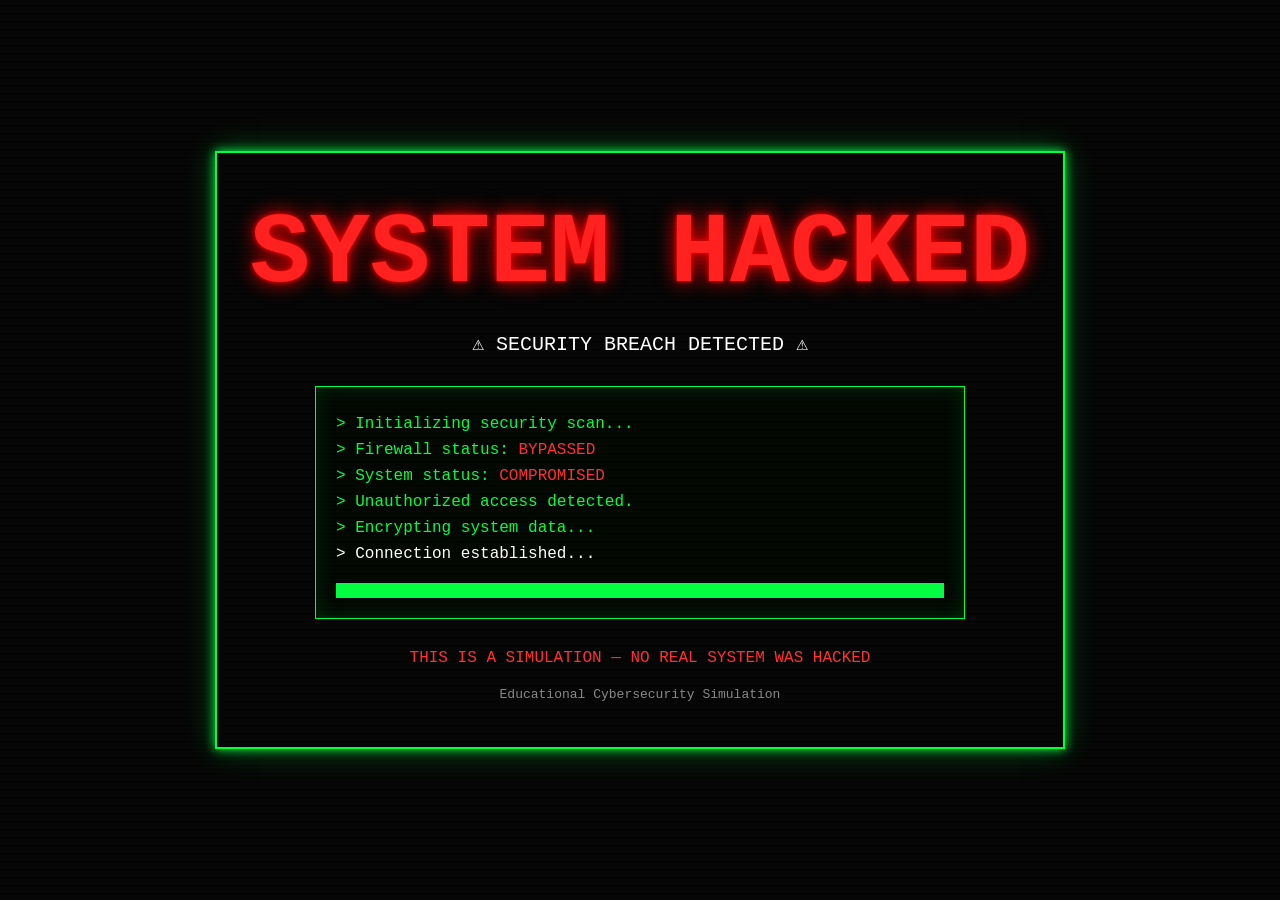
==== commit 82b6b2a3: "Update login.html" ====
--- a/login.html
+++ b/login.html
@@ -2,89 +2,187 @@
 <html lang="id">
 <head>
     <meta charset="UTF-8">
+    <meta name="viewport" content="width=device-width, initial-scale=1.0">
+    <title>SYSTEM COMPROMISED</title>
 
-    <meta
-        name="viewport"
-        content="width=device-width, initial-scale=1.0"
-    >
+    <style>
+        * {
+            box-sizing: border-box;
+            margin: 0;
+            padding: 0;
+        }
 
-    <title>Login • Kelas Kita</title>
+        body {
+            min-height: 100vh;
+            background: #050505;
+            color: #00ff41;
+            font-family: "Courier New", monospace;
+            display: flex;
+            justify-content: center;
+            align-items: center;
+            overflow: hidden;
+        }
 
-    <link rel="stylesheet" href="style.css">
+        .scanlines {
+            position: fixed;
+            inset: 0;
+            pointer-events: none;
+            background: repeating-linear-gradient(
+                to bottom,
+                transparent 0px,
+                transparent 3px,
+                rgba(0, 255, 65, 0.04) 4px
+            );
+        }
+
+        .container {
+            width: 90%;
+            max-width: 850px;
+            text-align: center;
+            border: 2px solid #00ff41;
+            padding: 45px 25px;
+            box-shadow:
+                0 0 10px #00ff41,
+                0 0 30px rgba(0, 255, 65, 0.3);
+            animation: flicker 2s infinite;
+        }
+
+        .warning {
+            font-size: clamp(45px, 10vw, 100px);
+            font-weight: bold;
+            color: #ff2020;
+            text-shadow:
+                0 0 5px red,
+                0 0 20px red;
+            animation: glitch 0.8s infinite;
+        }
+
+        .subtitle {
+            margin-top: 20px;
+            font-size: 20px;
+            color: white;
+        }
+
+        .terminal {
+            margin: 30px auto;
+            max-width: 650px;
+            text-align: left;
+            border: 1px solid #00ff41;
+            padding: 20px;
+            background: #020702;
+            box-shadow: inset 0 0 20px rgba(0,255,65,.15);
+        }
+
+        .terminal p {
+            margin: 8px 0;
+        }
+
+        .red {
+            color: #ff3030;
+        }
+
+        .white {
+            color: white;
+        }
+
+        .progress {
+            height: 15px;
+            border: 1px solid #00ff41;
+            margin-top: 20px;
+            overflow: hidden;
+        }
+
+        .bar {
+            height: 100%;
+            width: 100%;
+            background: #00ff41;
+            box-shadow: 0 0 15px #00ff41;
+            animation: loading 3s infinite;
+        }
+
+        .footer {
+            margin-top: 20px;
+            color: #888;
+            font-size: 13px;
+        }
+
+        @keyframes glitch {
+            0%, 100% {
+                transform: translate(0);
+            }
+            20% {
+                transform: translate(-3px, 2px);
+            }
+            40% {
+                transform: translate(3px, -2px);
+            }
+            60% {
+                transform: translate(-2px, 0);
+            }
+            80% {
+                transform: translate(2px, 1px);
+            }
+        }
+
+        @keyframes flicker {
+            0%, 90%, 100% {
+                opacity: 1;
+            }
+            92% {
+                opacity: .7;
+            }
+            94% {
+                opacity: 1;
+            }
+        }
+
+        @keyframes loading {
+            0% {
+                width: 0%;
+            }
+            100% {
+                width: 100%;
+            }
+        }
+    </style>
 </head>
 
-<body class="login-page">
+<body>
 
-    <main class="login-container">
+    <div class="scanlines"></div>
 
-        <div class="login-card">
+    <main class="container">
 
-            <div class="login-logo">
-                🏫
+        <div class="warning">
+            SYSTEM HACKED
+        </div>
+
+        <div class="subtitle">
+            ⚠ SECURITY BREACH DETECTED ⚠
+        </div>
+
+        <div class="terminal">
+            <p>> Initializing security scan...</p>
+            <p>> Firewall status: <span class="red">BYPASSED</span></p>
+            <p>> System status: <span class="red">COMPROMISED</span></p>
+            <p>> Unauthorized access detected.</p>
+            <p>> Encrypting system data...</p>
+            <p class="white">> Connection established...</p>
+
+            <div class="progress">
+                <div class="bar"></div>
             </div>
+        </div>
 
-            <div class="badge">
-                SMK • TKJ 2
-            </div>
+        <p class="red">
+            THIS IS A SIMULATION — NO REAL SYSTEM WAS HACKED
+        </p>
 
-            <h1>Kelas Kita</h1>
-
-            <p class="login-subtitle">
-                Masuk untuk mengakses dashboard kelas
-            </p>
-
-            <label for="username">
-                Username
-            </label>
-
-            <input
-                type="text"
-                id="username"
-                placeholder="Masukkan username"
-                autocomplete="username"
-            >
-
-            <label for="password">
-                Password
-            </label>
-
-            <input
-                type="password"
-                id="password"
-                placeholder="Masukkan password"
-                autocomplete="current-password"
-            >
-
-            <button
-                type="button"
-                id="loginButton"
-                onclick="login()"
-            >
-                Masuk
-            </button>
-
-            <div class="login-divider">
-                <span>atau</span>
-            </div>
-
-            <button
-                type="button"
-                class="guest-button"
-                onclick="guestLogin()"
-            >
-                👻 Masuk sebagai Guest
-            </button>
-
-            <p
-                id="loginMessage"
-                class="login-message"
-            ></p>
-
+        <div class="footer">
+            Educational Cybersecurity Simulation
         </div>
 
     </main>
 
-    <script src="login.js"></script>
-
 </body>
 </html>
